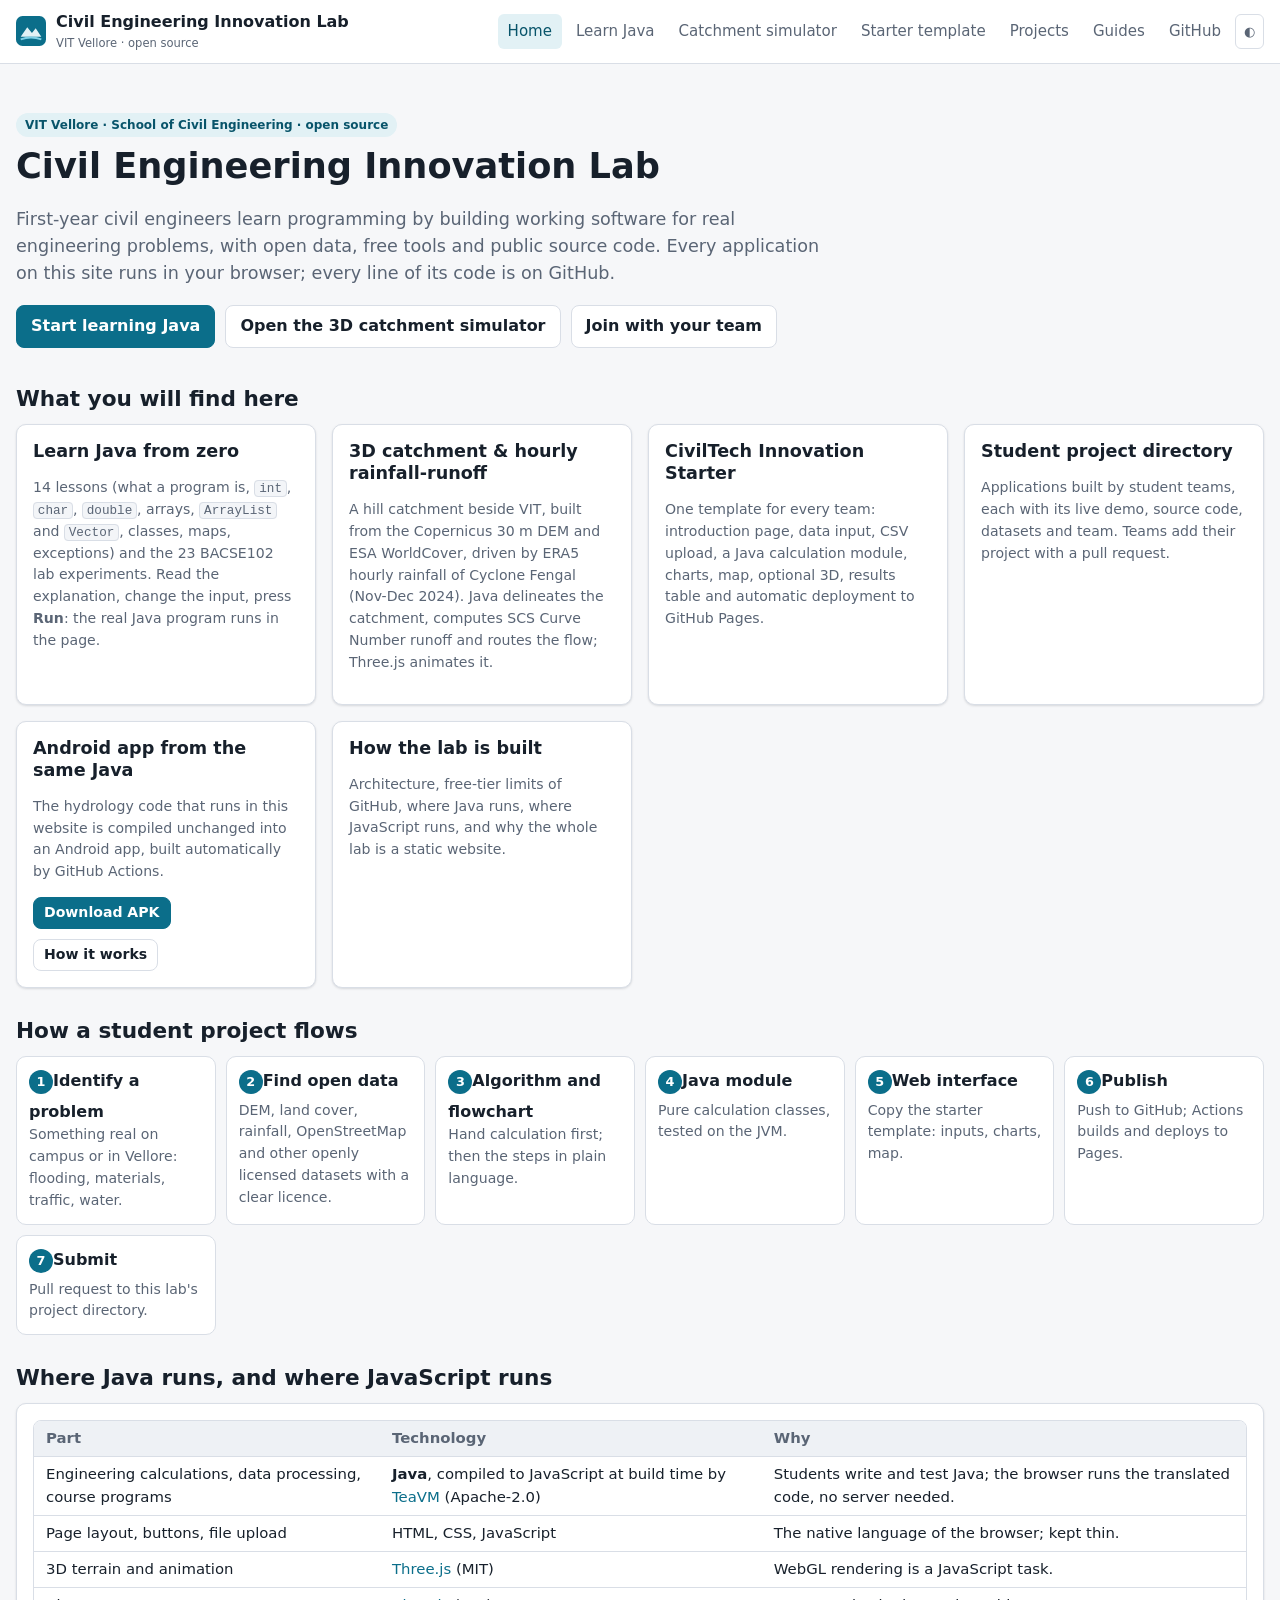
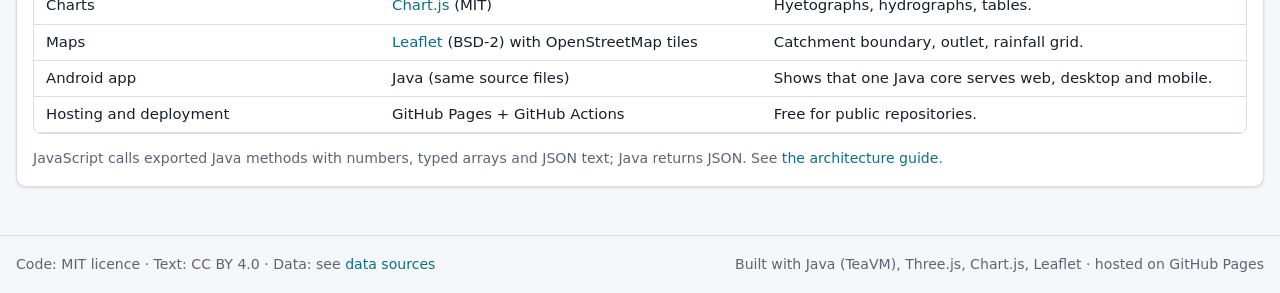
==== site/index.html @ c2de1eef "Establish the Civil Engineering Innovation Lab: course, Java core, website, template, Android app - " ====
<!doctype html>
<html lang="en">
<head>
  <meta charset="utf-8">
  <meta name="viewport" content="width=device-width, initial-scale=1">
  <title>Civil Engineering Innovation Lab</title>
  <meta name="description" content="Open, student-driven laboratory at VIT Vellore where first-year civil engineers learn Java by building real engineering applications with open data.">
  <link rel="icon" href="assets/img/favicon.svg" type="image/svg+xml">
  <link rel="stylesheet" href="assets/css/lab.css">
</head>
<body>
<main>
  <section class="hero">
    <span class="badge accent">VIT Vellore &middot; School of Civil Engineering &middot; open source</span>
    <h1>Civil Engineering Innovation Lab</h1>
    <p class="lead">First-year civil engineers learn programming by building working software for real
      engineering problems, with open data, free tools and public source code. Every application on
      this site runs in your browser; every line of its code is on GitHub.</p>
    <div class="row" style="margin-top:14px">
      <a class="btn primary" href="learn.html">Start learning Java</a>
      <a class="btn" href="catchment.html">Open the 3D catchment simulator</a>
      <a class="btn" href="docs.html#03-student-github-guide">Join with your team</a>
    </div>
  </section>

  <h2>What you will find here</h2>
  <div class="grid cols-3">
    <a class="card" href="learn.html" style="color:inherit;text-decoration:none">
      <h3>Learn Java from zero</h3>
      <p class="muted small">14 lessons (what a program is, <code>int</code>, <code>char</code>, <code>double</code>,
        arrays, <code>ArrayList</code> and <code>Vector</code>, classes, maps, exceptions) and the 23 BACSE102 lab
        experiments. Read the explanation, change the input, press <b>Run</b>: the real Java program runs in the page.</p>
    </a>
    <a class="card" href="catchment.html" style="color:inherit;text-decoration:none">
      <h3>3D catchment &amp; hourly rainfall-runoff</h3>
      <p class="muted small">A hill catchment beside VIT, built from the Copernicus 30 m DEM and ESA WorldCover, driven
        by ERA5 hourly rainfall of Cyclone Fengal (Nov-Dec 2024). Java delineates the catchment, computes SCS Curve
        Number runoff and routes the flow; Three.js animates it.</p>
    </a>
    <a class="card" href="starter/index.html" style="color:inherit;text-decoration:none">
      <h3>CivilTech Innovation Starter</h3>
      <p class="muted small">One template for every team: introduction page, data input, CSV upload, a Java calculation
        module, charts, map, optional 3D, results table and automatic deployment to GitHub Pages.</p>
    </a>
    <a class="card" href="projects.html" style="color:inherit;text-decoration:none">
      <h3>Student project directory</h3>
      <p class="muted small">Applications built by student teams, each with its live demo, source code, datasets and
        team. Teams add their project with a pull request.</p>
    </a>
    <div class="card">
      <h3>Android app from the same Java</h3>
      <p class="muted small">The hydrology code that runs in this website is compiled unchanged into an Android app,
        built automatically by GitHub Actions.</p>
      <div class="row"><a class="btn sm primary" href="downloads/civiltech-catchment-debug.apk">Download APK</a>
        <a class="btn sm" href="docs.html#07-android-app">How it works</a></div>
    </div>
    <a class="card" href="docs.html#01-architecture" style="color:inherit;text-decoration:none">
      <h3>How the lab is built</h3>
      <p class="muted small">Architecture, free-tier limits of GitHub, where Java runs, where JavaScript runs, and why the
        whole lab is a static website.</p>
    </a>
  </div>

  <h2>How a student project flows</h2>
  <div class="flow">
    <div class="step"><b>Identify a problem</b><div class="muted small">Something real on campus or in Vellore: flooding, materials, traffic, water.</div></div>
    <div class="step"><b>Find open data</b><div class="muted small">DEM, land cover, rainfall, OpenStreetMap and other openly licensed datasets with a clear licence.</div></div>
    <div class="step"><b>Algorithm and flowchart</b><div class="muted small">Hand calculation first; then the steps in plain language.</div></div>
    <div class="step"><b>Java module</b><div class="muted small">Pure calculation classes, tested on the JVM.</div></div>
    <div class="step"><b>Web interface</b><div class="muted small">Copy the starter template: inputs, charts, map.</div></div>
    <div class="step"><b>Publish</b><div class="muted small">Push to GitHub; Actions builds and deploys to Pages.</div></div>
    <div class="step"><b>Submit</b><div class="muted small">Pull request to this lab's project directory.</div></div>
  </div>

  <h2>Where Java runs, and where JavaScript runs</h2>
  <div class="card">
    <div class="table-wrap"><table>
      <thead><tr><th>Part</th><th>Technology</th><th>Why</th></tr></thead>
      <tbody>
        <tr><td>Engineering calculations, data processing, course programs</td><td><b>Java</b>, compiled to JavaScript at build time by <a href="https://teavm.org/">TeaVM</a> (Apache-2.0)</td><td>Students write and test Java; the browser runs the translated code, no server needed.</td></tr>
        <tr><td>Page layout, buttons, file upload</td><td>HTML, CSS, JavaScript</td><td>The native language of the browser; kept thin.</td></tr>
        <tr><td>3D terrain and animation</td><td><a href="https://threejs.org/">Three.js</a> (MIT)</td><td>WebGL rendering is a JavaScript task.</td></tr>
        <tr><td>Charts</td><td><a href="https://www.chartjs.org/">Chart.js</a> (MIT)</td><td>Hyetographs, hydrographs, tables.</td></tr>
        <tr><td>Maps</td><td><a href="https://leafletjs.com/">Leaflet</a> (BSD-2) with OpenStreetMap tiles</td><td>Catchment boundary, outlet, rainfall grid.</td></tr>
        <tr><td>Android app</td><td>Java (same source files)</td><td>Shows that one Java core serves web, desktop and mobile.</td></tr>
        <tr><td>Hosting and deployment</td><td>GitHub Pages + GitHub Actions</td><td>Free for public repositories.</td></tr>
      </tbody>
    </table></div>
    <p class="small muted" style="margin-bottom:0">JavaScript calls exported Java methods with numbers, typed arrays and JSON text; Java returns
      JSON. See <a href="docs.html#01-architecture">the architecture guide</a>.</p>
  </div>
</main>
<script type="module">
  import { chrome } from './assets/js/common.js';
  chrome('index.html');
</script>
</body>
</html>
---- site/assets/css/lab.css ----
/* VIT Civil Engineering Innovation Lab - shared styles */
:root {
  --bg: #f6f7f9;
  --surface: #ffffff;
  --surface-2: #eef1f5;
  --border: #d9dee6;
  --text: #17202b;
  --muted: #5a6575;
  --accent: #0b6e8a;
  --accent-strong: #08546a;
  --accent-soft: #e2f1f5;
  --navy: #0f2c59;
  --warn: #9a5b00;
  --warn-soft: #fff4e0;
  --ok: #1d7a46;
  --ok-soft: #e5f5ec;
  --bad: #b3261e;
  --bad-soft: #fdecea;
  --code-bg: #f3f5f8;
  --shadow: 0 1px 2px rgba(16, 24, 40, .06), 0 1px 3px rgba(16, 24, 40, .08);
  --radius: 10px;
  --mono: ui-monospace, SFMono-Regular, Menlo, Consolas, "Liberation Mono", monospace;
  --sans: system-ui, -apple-system, "Segoe UI", Roboto, "Helvetica Neue", Arial, sans-serif;
  color-scheme: light;
}
@media (prefers-color-scheme: dark) {
  :root:not([data-theme="light"]) {
    --bg: #0f1419; --surface: #161d25; --surface-2: #1d2630; --border: #2c3845; --text: #e4e9ef;
    --muted: #9aa7b5; --accent: #4cb8d6; --accent-strong: #7fd0e6; --accent-soft: #15323c; --navy: #9fc1ef;
    --warn: #f0b660; --warn-soft: #3a2c14; --ok: #6fd39a; --ok-soft: #133024; --bad: #ff8a80; --bad-soft: #3b1714;
    --code-bg: #10161d; --shadow: 0 1px 2px rgba(0, 0, 0, .4); color-scheme: dark;
  }
}
:root[data-theme="dark"] {
  --bg: #0f1419; --surface: #161d25; --surface-2: #1d2630; --border: #2c3845; --text: #e4e9ef;
  --muted: #9aa7b5; --accent: #4cb8d6; --accent-strong: #7fd0e6; --accent-soft: #15323c; --navy: #9fc1ef;
  --warn: #f0b660; --warn-soft: #3a2c14; --ok: #6fd39a; --ok-soft: #133024; --bad: #ff8a80; --bad-soft: #3b1714;
  --code-bg: #10161d; --shadow: 0 1px 2px rgba(0, 0, 0, .4); color-scheme: dark;
}

* { box-sizing: border-box; }
html, body { margin: 0; padding: 0; }
body { background: var(--bg); color: var(--text); font: 16px/1.55 var(--sans); }
a { color: var(--accent); text-decoration: none; }
a:hover { text-decoration: underline; }
img, svg, canvas { max-width: 100%; }
code, pre, kbd { font-family: var(--mono); font-size: .9em; }
:not(pre) > code { background: var(--code-bg); border: 1px solid var(--border); border-radius: 4px; padding: 0 .3em; }
pre { background: var(--code-bg); border: 1px solid var(--border); border-radius: 8px; padding: 12px 14px; overflow: auto; }
h1, h2, h3, h4 { line-height: 1.25; color: var(--text); }
h1 { font-size: clamp(1.6rem, 3vw, 2.2rem); margin: .2em 0 .4em; }
h2 { font-size: 1.35rem; margin: 1.4em 0 .5em; }
h3 { font-size: 1.1rem; margin: 1.2em 0 .4em; }
table { border-collapse: collapse; width: 100%; font-size: .93rem; }
th, td { border-bottom: 1px solid var(--border); padding: 6px 8px; text-align: left; vertical-align: top; }
th { color: var(--muted); font-weight: 600; background: var(--surface-2); }
.table-wrap { overflow: auto; border: 1px solid var(--border); border-radius: 8px; }
.table-wrap table th:first-child, .table-wrap table td:first-child { padding-left: 12px; }

/* layout */
.site-header { position: sticky; top: 0; z-index: 1000; background: var(--surface); border-bottom: 1px solid var(--border); }
.site-header .bar { display: flex; align-items: center; gap: 16px; max-width: 1280px; margin: 0 auto; padding: 10px 16px; }
.brand { display: flex; align-items: center; gap: 10px; font-weight: 700; color: var(--text); white-space: nowrap; }
.brand:hover { text-decoration: none; }
.brand small { display: block; font-weight: 500; color: var(--muted); font-size: .72rem; }
.nav { display: flex; gap: 4px; flex-wrap: wrap; margin-left: auto; }
.nav a { color: var(--muted); padding: 6px 10px; border-radius: 6px; font-weight: 500; font-size: .94rem; }
.nav a:hover { background: var(--surface-2); color: var(--text); text-decoration: none; }
.nav a.active { color: var(--accent-strong); background: var(--accent-soft); }
.theme-btn { border: 1px solid var(--border); background: var(--surface); color: var(--muted); border-radius: 6px; padding: 5px 8px; cursor: pointer; }
.menu-btn { display: none; }
main { max-width: 1280px; margin: 0 auto; padding: 20px 16px 48px; }
.site-footer { border-top: 1px solid var(--border); color: var(--muted); font-size: .88rem; }
.site-footer .inner { max-width: 1280px; margin: 0 auto; padding: 18px 16px; display: flex; flex-wrap: wrap; gap: 8px 24px; justify-content: space-between; }

@media (max-width: 860px) {
  .menu-btn { display: inline-block; margin-left: auto; border: 1px solid var(--border); background: var(--surface); color: var(--text); border-radius: 6px; padding: 5px 10px; }
  .nav { display: none; width: 100%; order: 3; flex-direction: column; margin: 0; }
  .nav.open { display: flex; }
  .site-header .bar { flex-wrap: wrap; }
}

/* components */
.card { background: var(--surface); border: 1px solid var(--border); border-radius: var(--radius); box-shadow: var(--shadow); padding: 16px; }
.card h2:first-child, .card h3:first-child { margin-top: 0; }
.grid { display: grid; gap: 16px; }
.grid.cols-2 { grid-template-columns: repeat(auto-fit, minmax(min(100%, 420px), 1fr)); }
.grid.cols-3 { grid-template-columns: repeat(auto-fit, minmax(260px, 1fr)); }
.grid.cols-4 { grid-template-columns: repeat(auto-fit, minmax(200px, 1fr)); }
.muted { color: var(--muted); }
.small { font-size: .88rem; }
.badge { display: inline-block; font-size: .75rem; font-weight: 600; padding: 2px 8px; border-radius: 999px; border: 1px solid var(--border); color: var(--muted); background: var(--surface-2); }
.badge.ok { color: var(--ok); background: var(--ok-soft); border-color: transparent; }
.badge.warn { color: var(--warn); background: var(--warn-soft); border-color: transparent; }
.badge.accent { color: var(--accent-strong); background: var(--accent-soft); border-color: transparent; }
.notice { border-radius: 8px; padding: 10px 14px; border: 1px solid var(--border); background: var(--surface-2); font-size: .93rem; }
.notice.warn { background: var(--warn-soft); border-color: transparent; }
.notice.ok { background: var(--ok-soft); border-color: transparent; }
.notice.bad { background: var(--bad-soft); border-color: transparent; }
.btn { display: inline-flex; align-items: center; gap: 6px; border: 1px solid var(--border); background: var(--surface); color: var(--text); padding: 8px 14px; border-radius: 8px; font: inherit; font-weight: 600; cursor: pointer; text-decoration: none; }
.btn:hover { background: var(--surface-2); text-decoration: none; }
.btn.primary { background: var(--accent); border-color: var(--accent); color: #fff; }
.btn.primary:hover { background: var(--accent-strong); }
:root[data-theme="dark"] .btn.primary { color: #06212a; }
.btn:disabled { opacity: .55; cursor: progress; }
.btn.sm { padding: 4px 10px; font-size: .88rem; }
label { font-size: .9rem; color: var(--muted); font-weight: 500; }
input[type=number], input[type=text], input[type=date], select, textarea {
  font: inherit; color: var(--text); background: var(--surface); border: 1px solid var(--border); border-radius: 6px; padding: 6px 8px; width: 100%;
}
textarea { font-family: var(--mono); font-size: .9rem; resize: vertical; }
.field { display: flex; flex-direction: column; gap: 4px; margin-bottom: 10px; }
.row { display: flex; gap: 10px; flex-wrap: wrap; align-items: end; }
.row > .field { flex: 1 1 120px; }
.stat { background: var(--surface); border: 1px solid var(--border); border-radius: var(--radius); padding: 12px 14px; }
.stat .label { color: var(--muted); font-size: .82rem; }
.stat .value { font-size: 1.35rem; font-weight: 700; font-variant-numeric: tabular-nums; }
.stat .unit { font-size: .85rem; color: var(--muted); font-weight: 500; }
.tabs { display: flex; gap: 4px; border-bottom: 1px solid var(--border); margin-bottom: 12px; flex-wrap: wrap; }
.tabs button { background: none; border: none; border-bottom: 2px solid transparent; padding: 8px 12px; color: var(--muted); font: inherit; font-weight: 600; cursor: pointer; }
.tabs button.active { color: var(--accent-strong); border-bottom-color: var(--accent); }

/* hero */
.hero { padding: 28px 0 8px; }
.hero p.lead { font-size: 1.1rem; color: var(--muted); max-width: 820px; }
.flow { display: grid; grid-template-columns: repeat(auto-fit, minmax(170px, 1fr)); gap: 10px; counter-reset: step; }
.flow .step { counter-increment: step; background: var(--surface); border: 1px solid var(--border); border-radius: var(--radius); padding: 12px; }
.flow .step::before { content: counter(step); display: inline-grid; place-items: center; width: 24px; height: 24px; border-radius: 50%; background: var(--accent); color: #fff; font-size: .8rem; font-weight: 700; margin-bottom: 6px; }

/* course explorer */
.learn { display: grid; grid-template-columns: 280px minmax(0, 1fr); gap: 16px; align-items: start; }
.learn aside { position: sticky; top: 64px; max-height: calc(100vh - 80px); overflow: auto; }
.learn aside h3 { font-size: .8rem; text-transform: uppercase; letter-spacing: .06em; color: var(--muted); margin: 12px 8px 6px; }
.learn aside a { display: block; padding: 6px 8px; border-radius: 6px; color: var(--text); font-size: .92rem; }
.learn aside a .id { font-family: var(--mono); color: var(--muted); margin-right: 6px; font-size: .82rem; }
.learn aside a.active { background: var(--accent-soft); color: var(--accent-strong); }
.learn aside a:hover { text-decoration: none; background: var(--surface-2); }
.prose { max-width: 860px; }
.prose table { margin: 10px 0; }
.workbench { display: grid; grid-template-columns: minmax(0, 1.5fr) minmax(0, 1fr); gap: 16px; margin-top: 16px; }
.workbench pre { margin: 0; max-height: 560px; }
.io textarea { min-height: 90px; }
.io pre { min-height: 70px; white-space: pre-wrap; }
.io .head { display: flex; justify-content: space-between; align-items: center; gap: 8px; margin: 10px 0 4px; }
@media (max-width: 980px) {
  .learn { grid-template-columns: 1fr; }
  .learn aside { position: static; max-height: 260px; }
  .workbench { grid-template-columns: 1fr; }
}

/* catchment app */
.app { display: grid; grid-template-columns: 360px minmax(0, 1fr); gap: 16px; align-items: start; }
.app .controls { display: flex; flex-direction: column; gap: 12px; }
.app .controls .card { padding: 14px; }
.app .controls h3 { margin: 0 0 8px; font-size: 1rem; }
.viewport { position: relative; height: 520px; border-radius: var(--radius); overflow: hidden; border: 1px solid var(--border); background: #0b1720; }
.viewport canvas { display: block; width: 100%; height: 100%; }
.hud { position: absolute; left: 10px; top: 10px; background: rgba(8, 18, 26, .78); color: #e8f1f6; border-radius: 8px; padding: 8px 10px; font-size: .85rem; pointer-events: none; max-width: 70%; }
.hud b { font-variant-numeric: tabular-nums; }
.legend { position: absolute; right: 10px; bottom: 10px; background: rgba(8, 18, 26, .78); color: #e8f1f6; border-radius: 8px; padding: 8px 10px; font-size: .78rem; }
.legend .bar { width: 160px; height: 10px; border-radius: 3px; margin: 4px 0; }
.timeline { display: flex; gap: 10px; align-items: center; margin-top: 10px; flex-wrap: wrap; }
.timeline input[type=range] { flex: 1 1 240px; }
.timeline input#exag { flex: 0 0 90px; }
#map { height: 380px; border-radius: var(--radius); border: 1px solid var(--border); }
.chart-box { position: relative; height: 340px; }
.cn-table input { width: 64px; padding: 3px 6px; }
.spinner { display: inline-block; width: 14px; height: 14px; border: 2px solid currentColor; border-right-color: transparent; border-radius: 50%; animation: spin .8s linear infinite; vertical-align: -2px; }
@keyframes spin { to { transform: rotate(360deg); } }
@media (max-width: 1020px) { .app { grid-template-columns: 1fr; } .viewport { height: 380px; } }

/* projects */
.project-card { display: flex; flex-direction: column; gap: 8px; }
.project-card .meta { display: flex; gap: 6px; flex-wrap: wrap; }
.project-card .links { margin-top: auto; display: flex; gap: 8px; flex-wrap: wrap; }
.filters { display: flex; gap: 10px; flex-wrap: wrap; margin: 12px 0; }
.filters > * { flex: 1 1 200px; }

/* docs */
.docs { display: grid; grid-template-columns: 240px minmax(0, 1fr); gap: 16px; align-items: start; }
.docs nav a { display: block; padding: 6px 8px; border-radius: 6px; color: var(--text); font-size: .93rem; }
.docs nav a.active { background: var(--accent-soft); color: var(--accent-strong); }
@media (max-width: 860px) { .docs { grid-template-columns: 1fr; } }
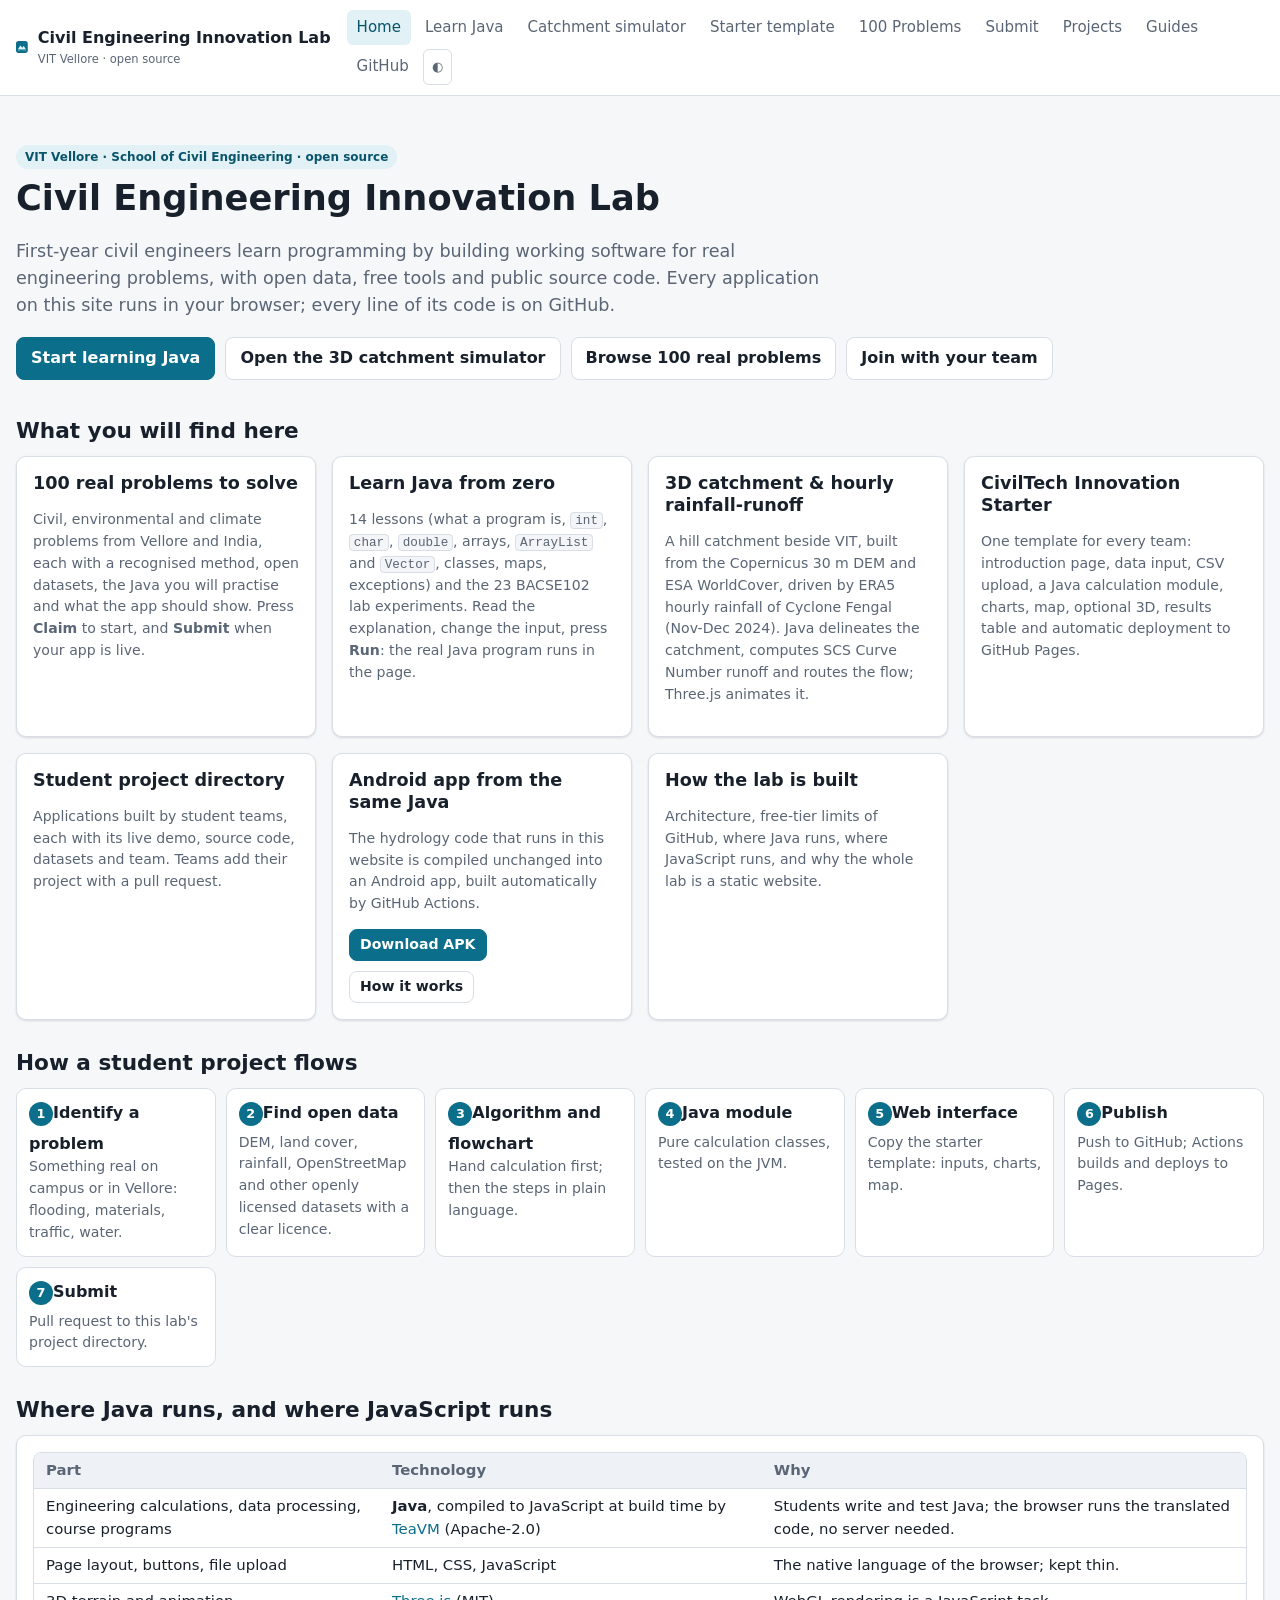
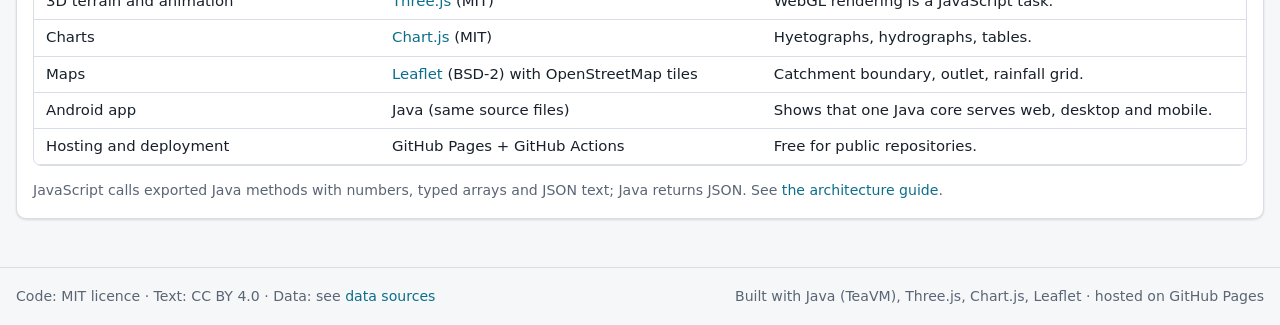
==== commit 03790bbf: "Add 100-problem bank, claim and submission flow, beginner guides - problems/: 100 civil, environment" ====
--- a/site/index.html
+++ b/site/index.html
@@ -19,12 +19,19 @@
     <div class="row" style="margin-top:14px">
       <a class="btn primary" href="learn.html">Start learning Java</a>
       <a class="btn" href="catchment.html">Open the 3D catchment simulator</a>
+      <a class="btn" href="problems.html">Browse 100 real problems</a>
       <a class="btn" href="docs.html#03-student-github-guide">Join with your team</a>
     </div>
   </section>
 
   <h2>What you will find here</h2>
   <div class="grid cols-3">
+    <a class="card" href="problems.html" style="color:inherit;text-decoration:none">
+      <h3>100 real problems to solve</h3>
+      <p class="muted small">Civil, environmental and climate problems from Vellore and India, each with a recognised method,
+        open datasets, the Java you will practise and what the app should show. Press <b>Claim</b> to start, and
+        <b>Submit</b> when your app is live.</p>
+    </a>
     <a class="card" href="learn.html" style="color:inherit;text-decoration:none">
       <h3>Learn Java from zero</h3>
       <p class="muted small">14 lessons (what a program is, <code>int</code>, <code>char</code>, <code>double</code>,
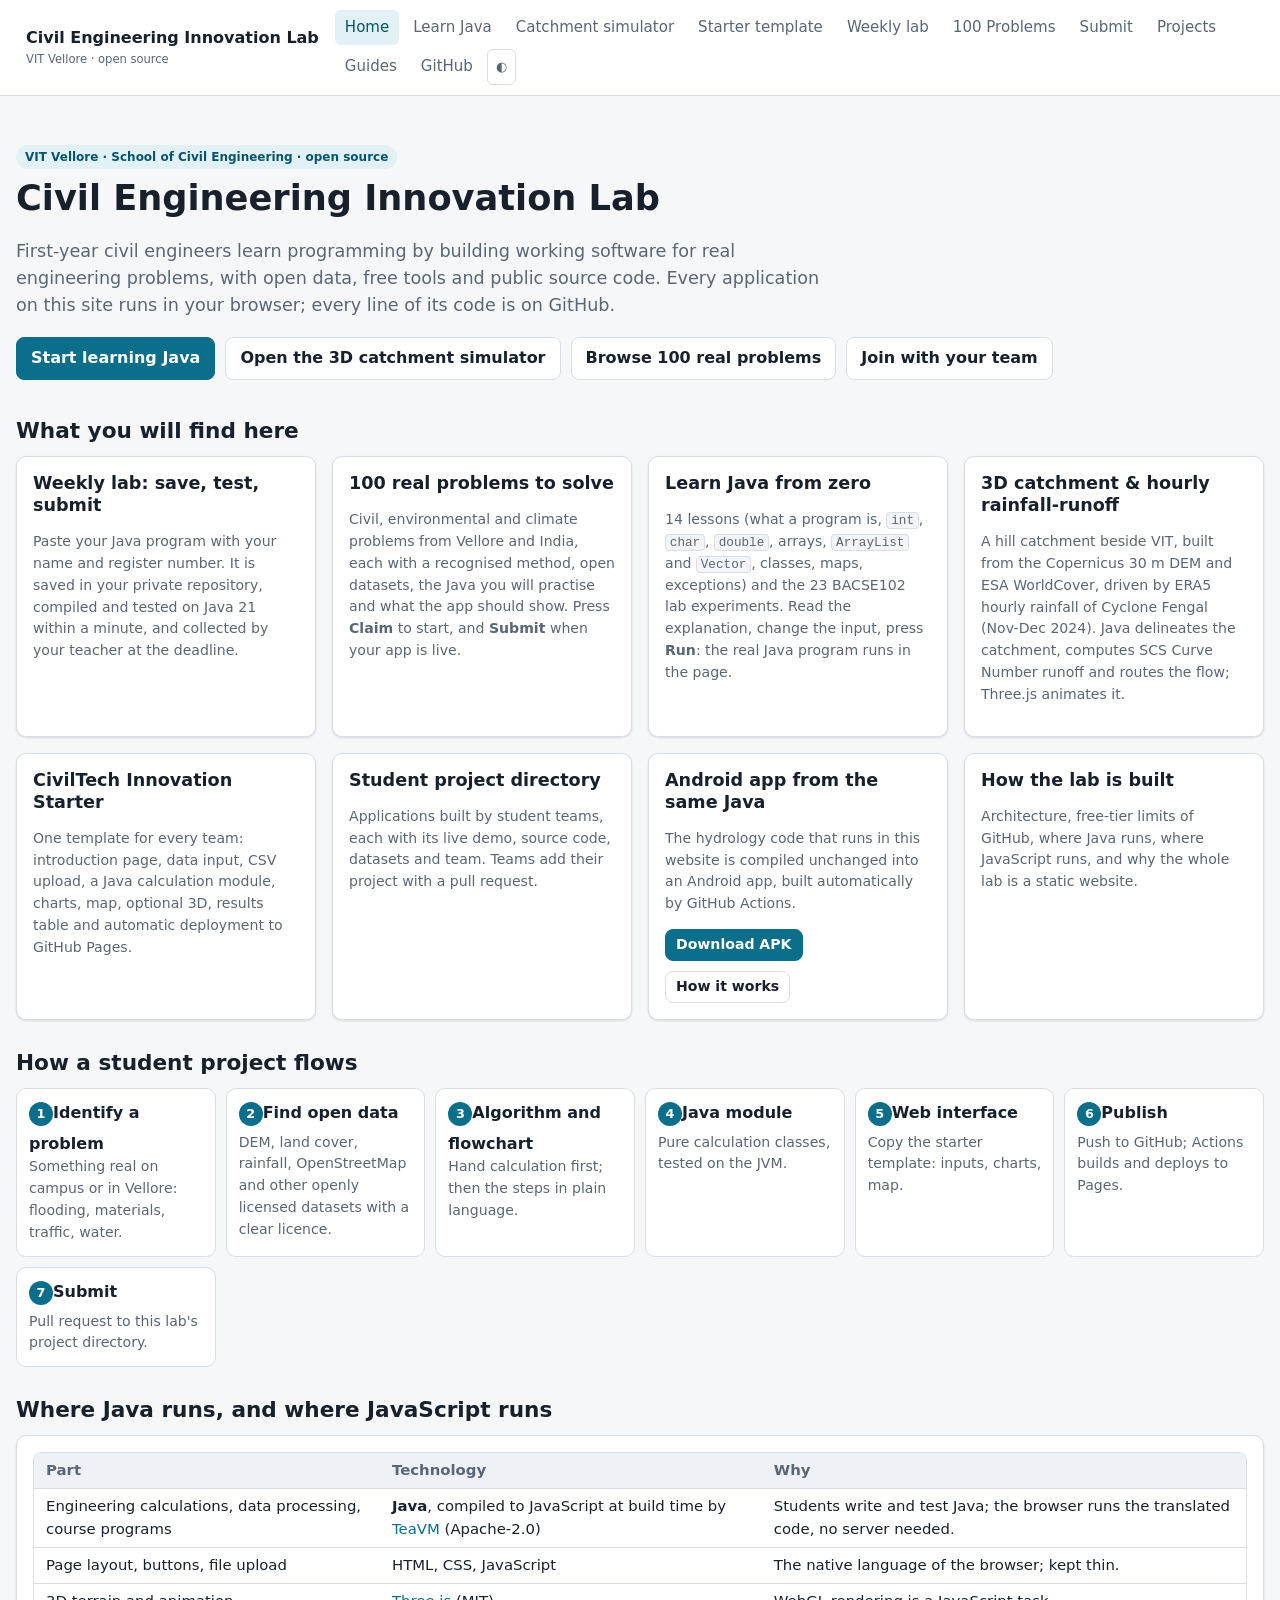
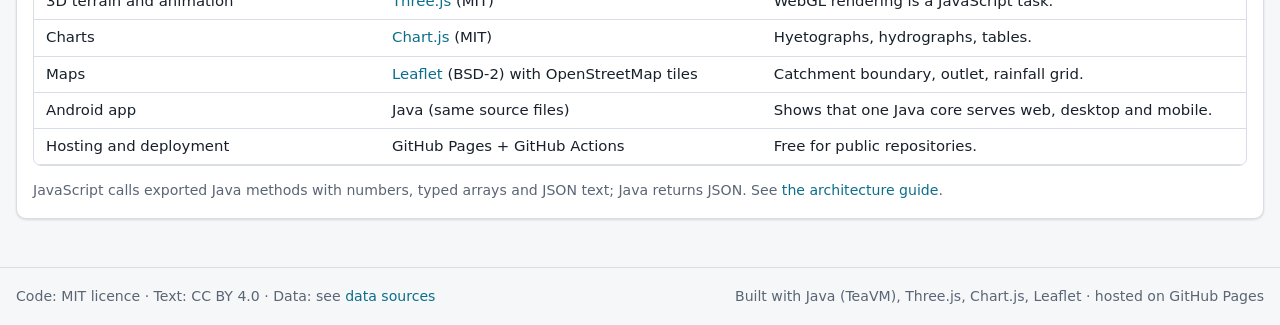
==== commit 0e274896: "Add weekly lab submissions: private student repos, sandboxed grading, gradebook - site/weekly.html: " ====
--- a/site/index.html
+++ b/site/index.html
@@ -26,6 +26,11 @@
 
   <h2>What you will find here</h2>
   <div class="grid cols-3">
+    <a class="card" href="weekly.html" style="color:inherit;text-decoration:none">
+      <h3>Weekly lab: save, test, submit</h3>
+      <p class="muted small">Paste your Java program with your name and register number. It is saved in your private
+        repository, compiled and tested on Java 21 within a minute, and collected by your teacher at the deadline.</p>
+    </a>
     <a class="card" href="problems.html" style="color:inherit;text-decoration:none">
       <h3>100 real problems to solve</h3>
       <p class="muted small">Civil, environmental and climate problems from Vellore and India, each with a recognised method,
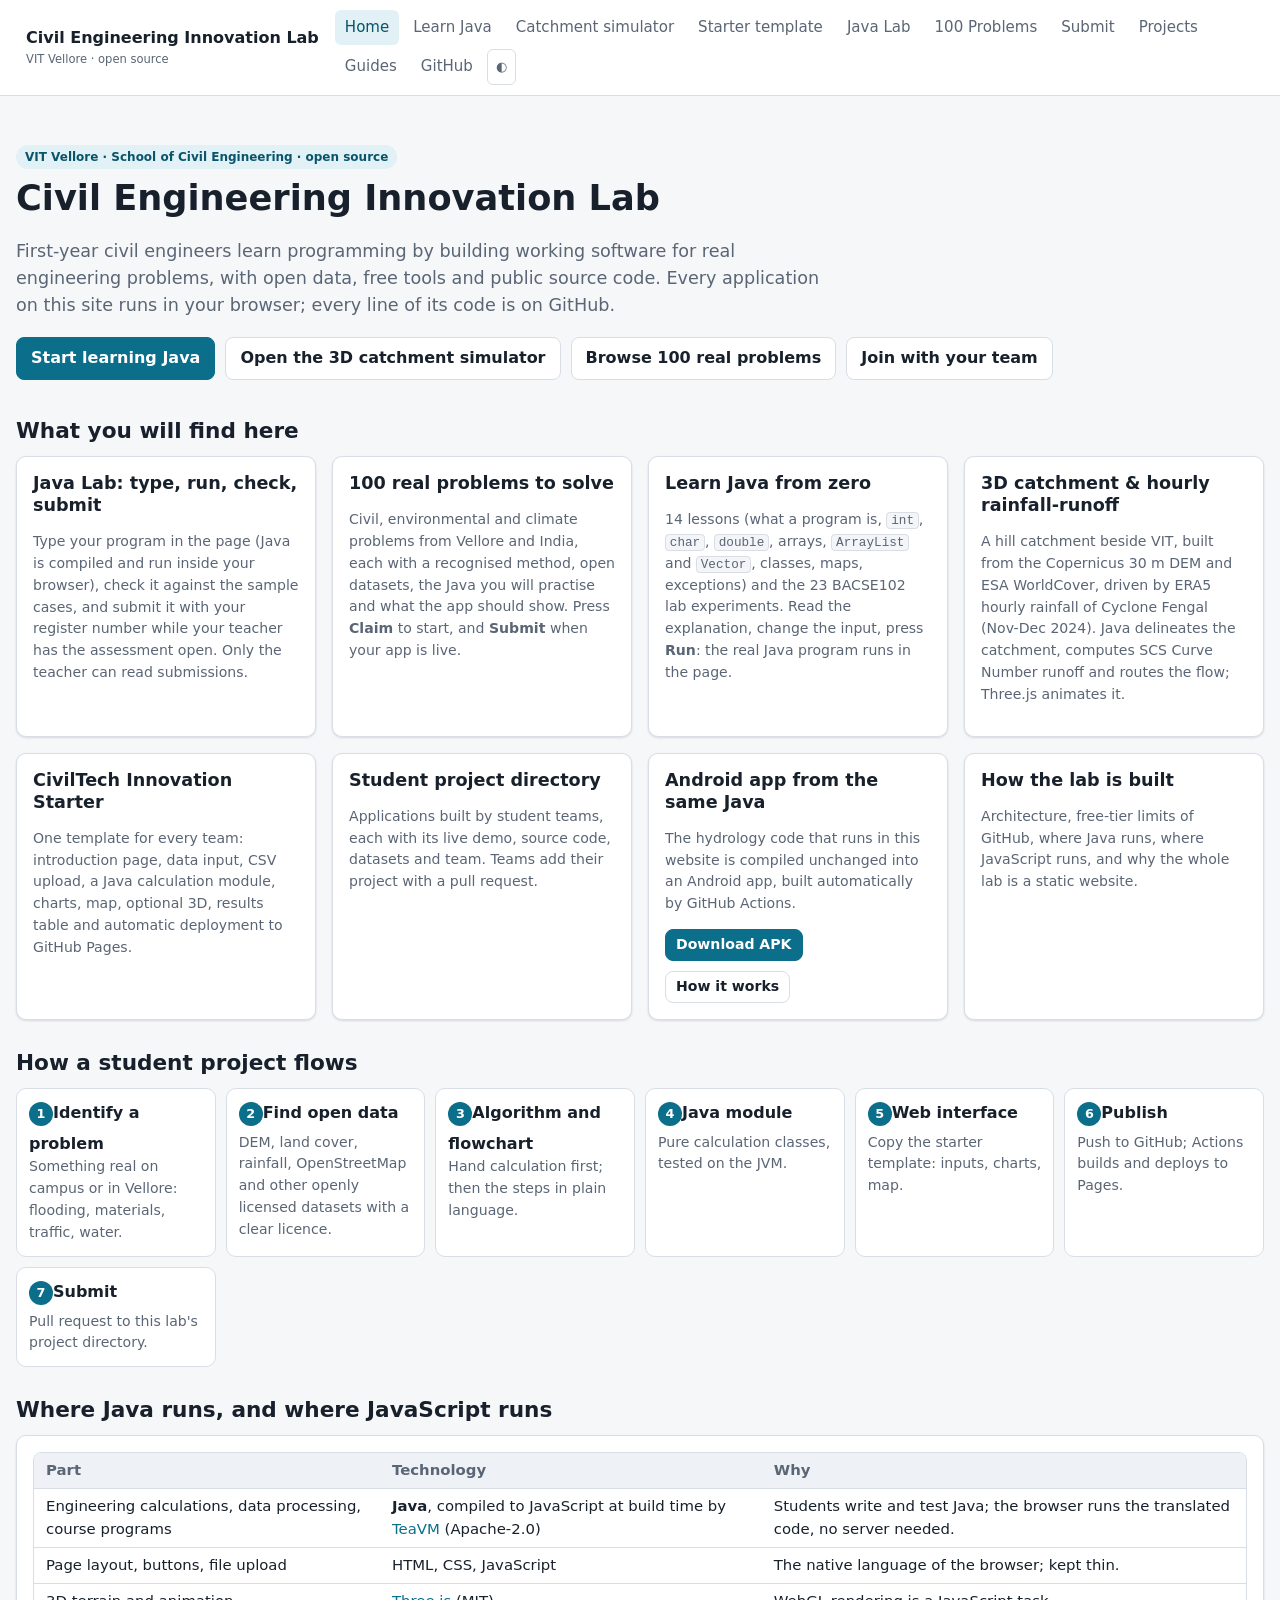
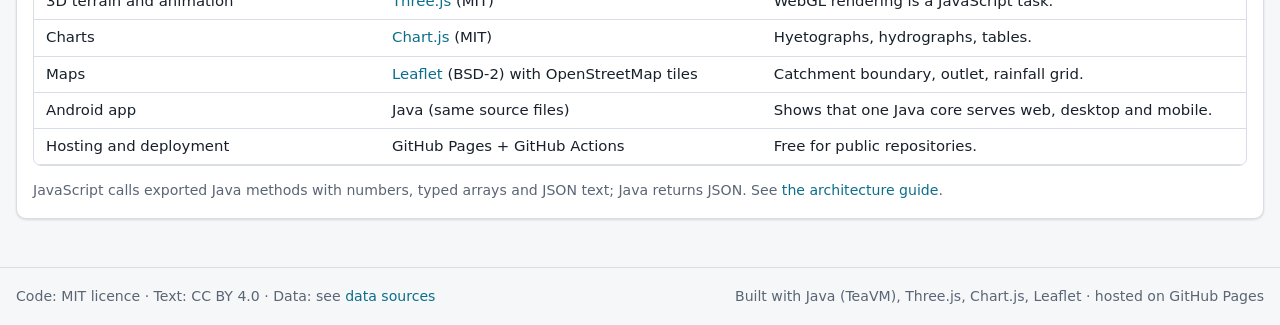
==== commit 881fd0df: "In-browser compiler: nested JDK types, file I/O notes; Lab guide and links - Build fix for teavm-jav" ====
--- a/site/index.html
+++ b/site/index.html
@@ -26,10 +26,11 @@
 
   <h2>What you will find here</h2>
   <div class="grid cols-3">
-    <a class="card" href="weekly.html" style="color:inherit;text-decoration:none">
-      <h3>Weekly lab: save, test, submit</h3>
-      <p class="muted small">Paste your Java program with your name and register number. It is saved in your private
-        repository, compiled and tested on Java 21 within a minute, and collected by your teacher at the deadline.</p>
+    <a class="card" href="lab.html" style="color:inherit;text-decoration:none">
+      <h3>Java Lab: type, run, check, submit</h3>
+      <p class="muted small">Type your program in the page (Java is compiled and run inside your browser), check it
+        against the sample cases, and submit it with your register number while your teacher has the assessment open.
+        Only the teacher can read submissions.</p>
     </a>
     <a class="card" href="problems.html" style="color:inherit;text-decoration:none">
       <h3>100 real problems to solve</h3>
